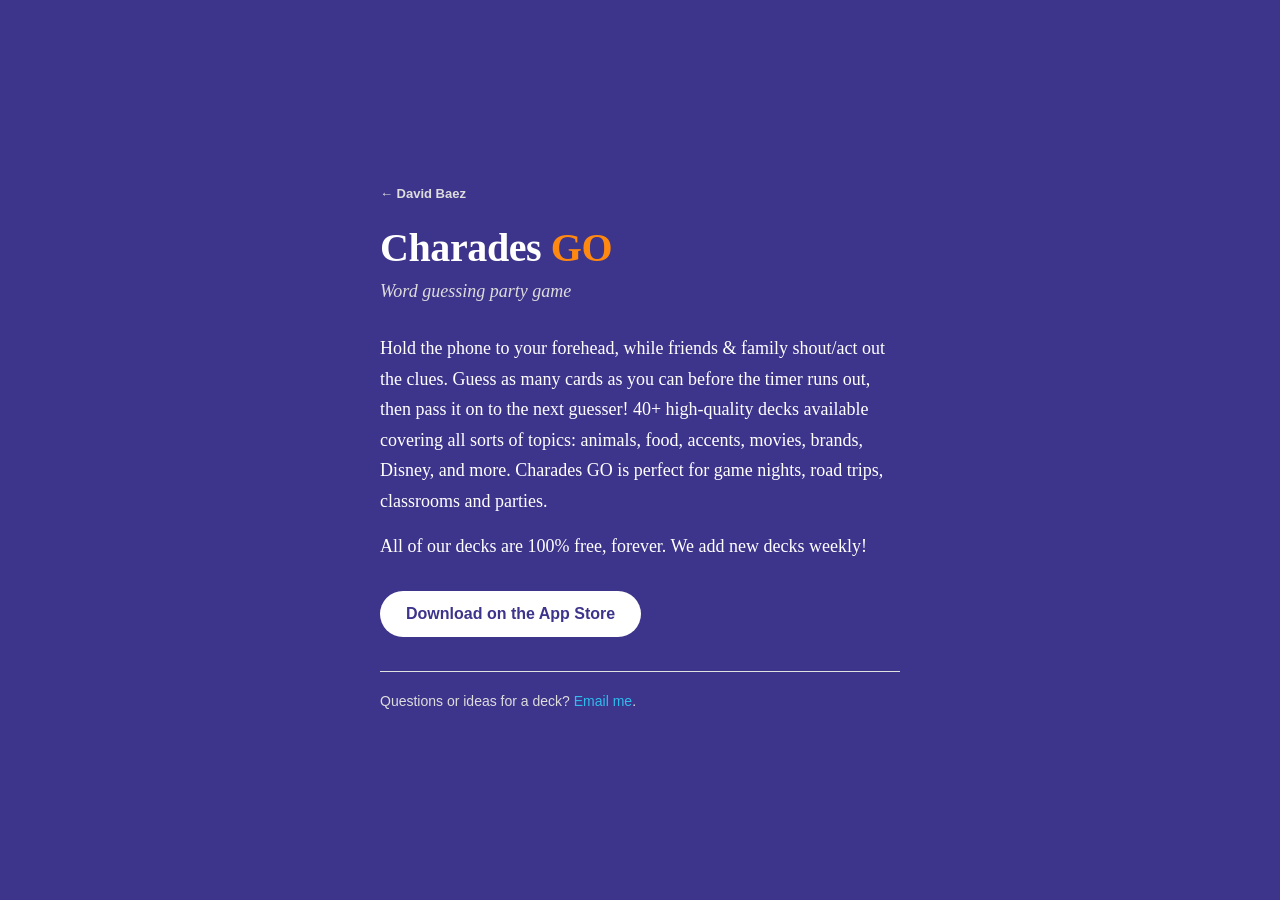
==== charadesgo/index.html @ e357a7cf "Fixes Path" ====
<!DOCTYPE html>
<html lang="en">
<head>
<meta charset="UTF-8">
<meta name="viewport" content="width=device-width, initial-scale=1.0">
<title>Charades GO! — Word Guessing Party Game</title>
<meta name="description" content="Charades GO is a word-guessing party game for iPhone. All decks are 100% free, forever.">
<style>
  :root {
    --paper: #3d348b;
    --ink: #FFFFFF;
    --ink-soft: #DDDDDD;
    --accent: #30BCED;
    --go: #FF8811;
    --line: #DFE3DF;
    --card: #FFFFFF;
  }
  * { margin: 0; padding: 0; box-sizing: border-box; }
  body {
    background: var(--paper);
    color: var(--ink);
    font: 18px/1.7 Georgia, 'Times New Roman', serif;
    min-height: 100svh;
    display: grid;
    place-items: center;
    padding: 48px 24px;
  }
  main { max-width: 520px; width: 100%; }
  .crumb {
    font: 600 13px/1 -apple-system, BlinkMacSystemFont, 'Segoe UI', sans-serif;
  }
  .crumb a {
    color: var(--ink-soft);
    text-decoration: none;
  }
  .crumb a:hover { color: var(--accent); }
  h1 {
    margin-top: 26px;
    font-size: 40px;
    font-weight: 700;
    letter-spacing: -0.01em;
    line-height: 1.1;
  }
  h1 .go { color: var(--go); }
  .tagline {
    color: var(--ink-soft);
    font-style: italic;
    margin-top: 6px;
  }
  .body {
    margin-top: 26px;
  }
  .body p + p { margin-top: 14px; }
  .cta {
    display: inline-block;
    margin-top: 30px;
    background: var(--ink);
    color: var(--paper);
    text-decoration: none;
    font: 600 16px/1 -apple-system, BlinkMacSystemFont, 'Segoe UI', sans-serif;
    padding: 15px 26px;
    border-radius: 999px;
  }
  .cta:hover { background: var(--accent); }
  .cta:focus-visible {
    outline: 2px solid var(--accent);
    outline-offset: 3px;
  }
  .fine {
    margin-top: 34px;
    padding-top: 18px;
    border-top: 1px solid var(--line);
    font: 14px/1.6 -apple-system, BlinkMacSystemFont, 'Segoe UI', sans-serif;
    color: var(--ink-soft);
  }
  .fine a { color: var(--accent); text-decoration: none; }
  .fine a:hover { text-decoration: underline; }
</style>
</head>
<body>
<main>
  <p class="crumb"><a href="/">&larr; David Baez</a></p>

  <h1>Charades <span class="go">GO</span></h1>
  <p class="tagline">Word guessing party game</p>

  <div class="body">
    <p>Hold the phone to your forehead, while friends &amp; family shout/act out the clues. Guess as many cards as you can before the timer runs out, then pass it on to the next guesser! 40+ high-quality decks available covering all sorts of topics: animals, food, accents, movies, brands, Disney, and more. Charades GO is perfect for game nights, road trips, classrooms and parties.</p>
    <p>All of our decks are 100% free, forever. We add new decks weekly!</p>
  </div>

  <a class="cta" href="https://apps.apple.com/app/id6468895651">Download on the App&nbsp;Store</a>

  <p class="fine">
    Questions or ideas for a deck? <a href="mailto:redcouchmail@gmail.com">Email me</a>.
  </p>
</main>
</body>
</html>
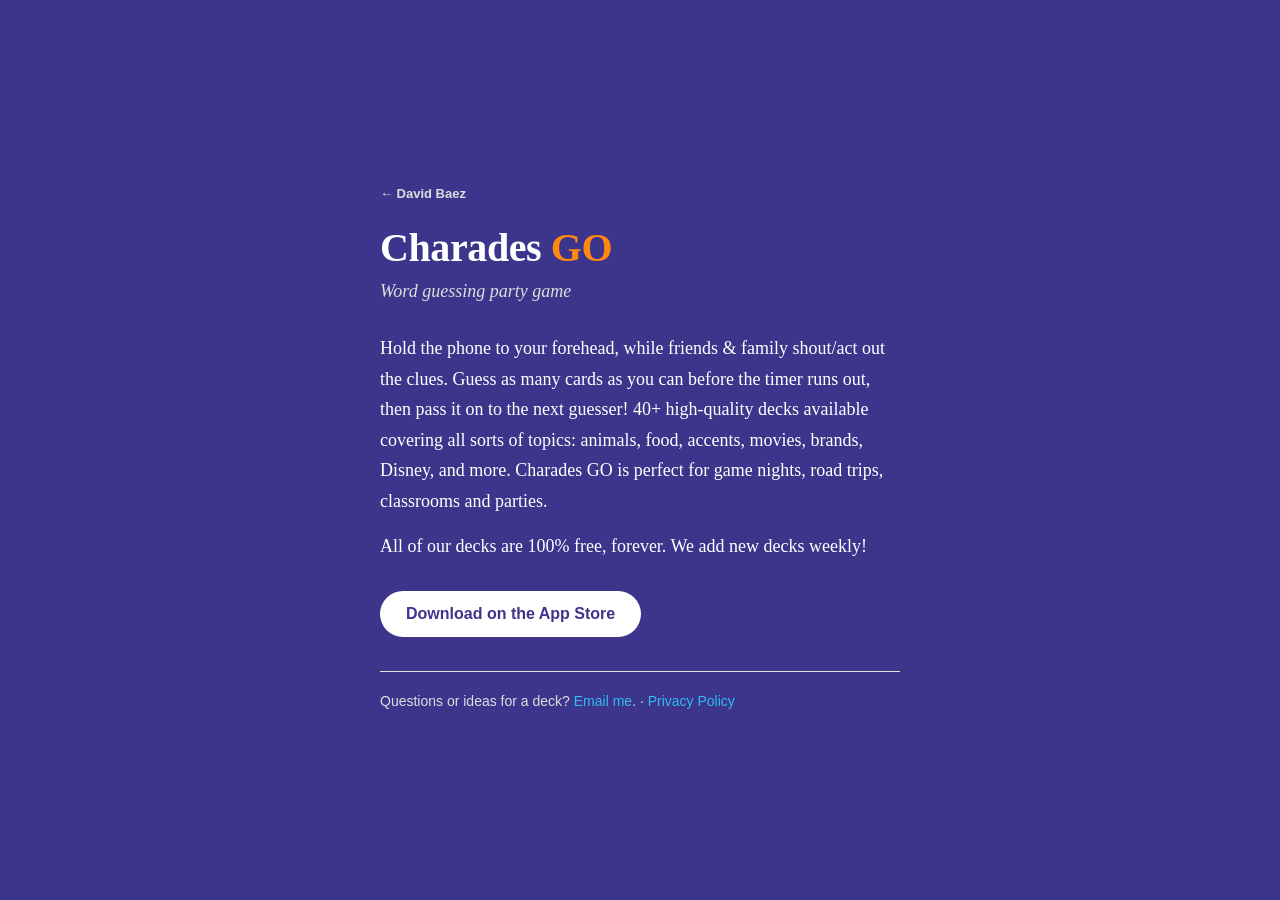
==== commit b5e5bf87: "adds privacy policy" ====
--- a/charadesgo/index.html
+++ b/charadesgo/index.html
@@ -93,6 +93,7 @@
 
   <p class="fine">
     Questions or ideas for a deck? <a href="mailto:redcouchmail@gmail.com">Email me</a>.
+    &middot; <a href="/charadesgo/privacy/">Privacy Policy</a>
   </p>
 </main>
 </body>
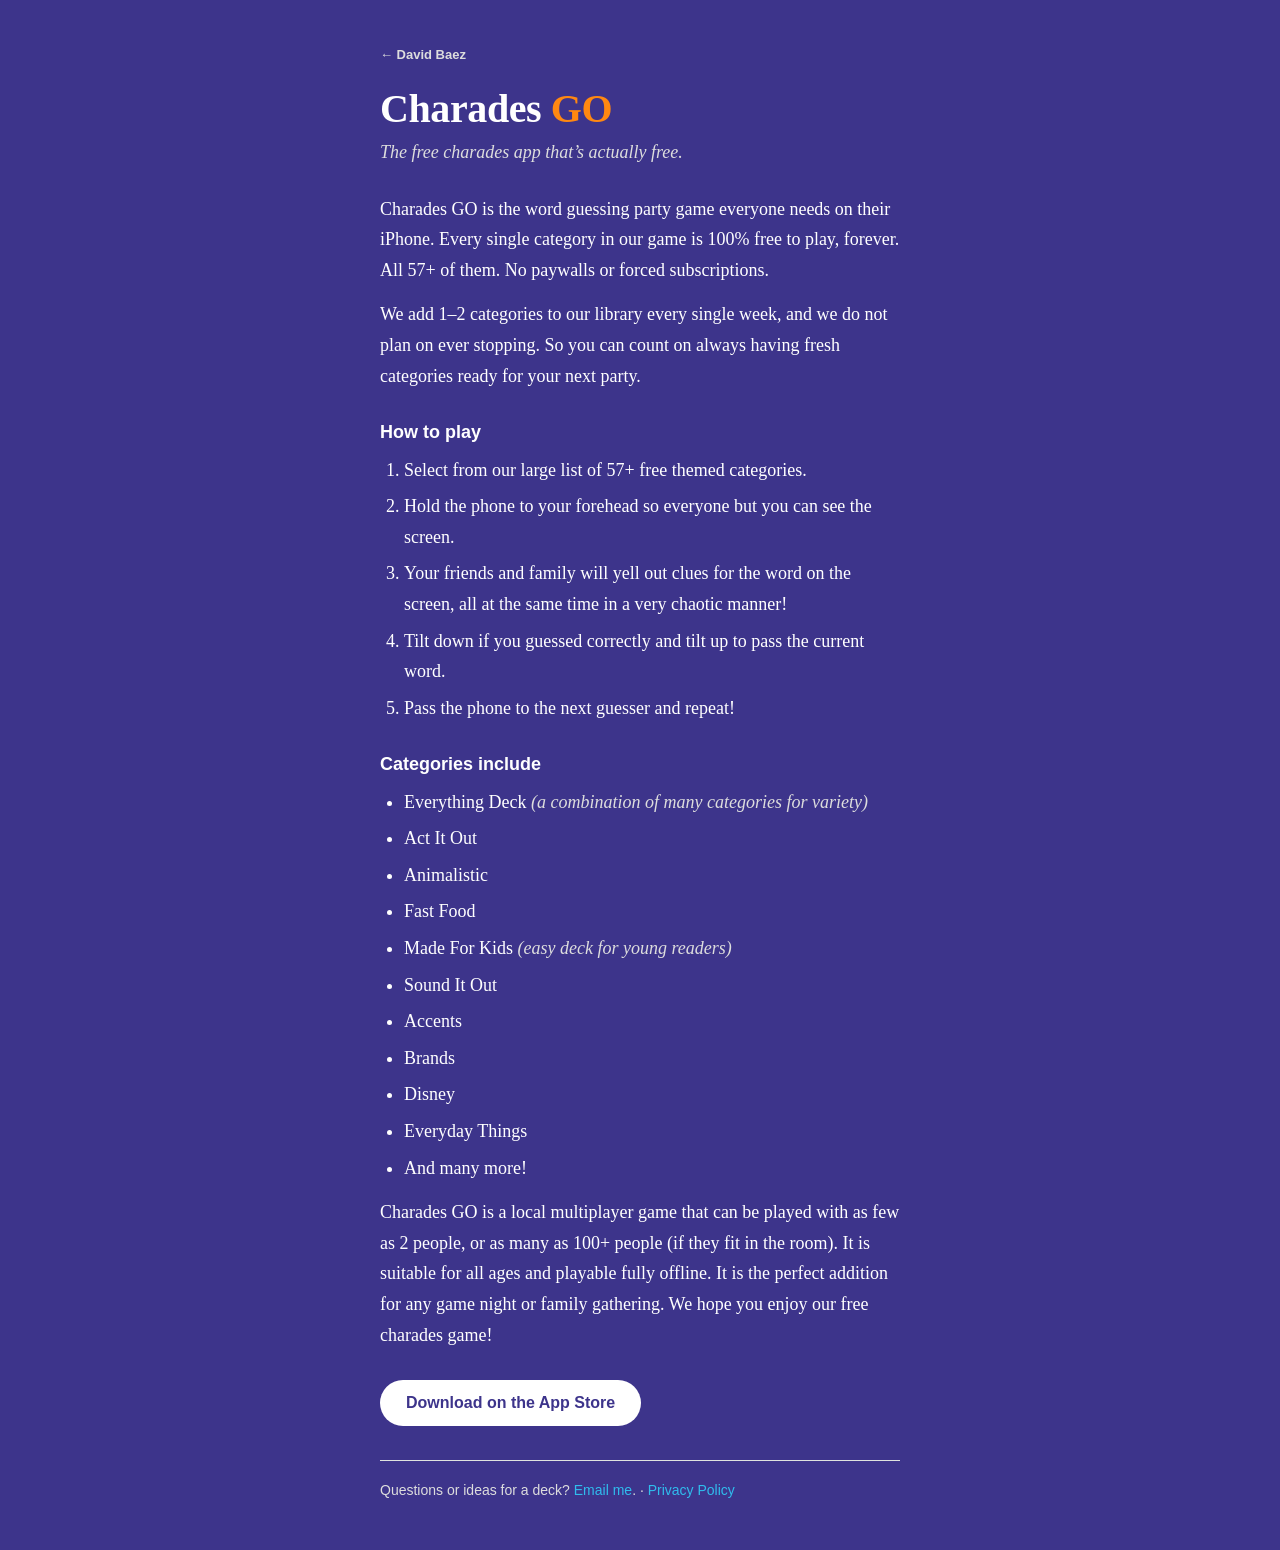
==== commit 628c25f6: "text update" ====
--- a/charadesgo/index.html
+++ b/charadesgo/index.html
@@ -51,6 +51,17 @@
     margin-top: 26px;
   }
   .body p + p { margin-top: 14px; }
+  .body h2 {
+    margin-top: 30px;
+    font: 700 18px/1.3 -apple-system, BlinkMacSystemFont, 'Segoe UI', sans-serif;
+  }
+  .body ol, .body ul {
+    margin-top: 10px;
+    padding-left: 24px;
+  }
+  .body li + li { margin-top: 6px; }
+  .body h2 + p, .body ul + p, .body ol + p { margin-top: 14px; }
+  .body .note { color: var(--ink-soft); font-style: italic; }
   .cta {
     display: inline-block;
     margin-top: 30px;
@@ -82,11 +93,37 @@
   <p class="crumb"><a href="/">&larr; David Baez</a></p>
 
   <h1>Charades <span class="go">GO</span></h1>
-  <p class="tagline">Word guessing party game</p>
+  <p class="tagline">The free charades app that&rsquo;s actually free.</p>
 
   <div class="body">
-    <p>Hold the phone to your forehead, while friends &amp; family shout/act out the clues. Guess as many cards as you can before the timer runs out, then pass it on to the next guesser! 40+ high-quality decks available covering all sorts of topics: animals, food, accents, movies, brands, Disney, and more. Charades GO is perfect for game nights, road trips, classrooms and parties.</p>
-    <p>All of our decks are 100% free, forever. We add new decks weekly!</p>
+    <p>Charades GO is the word guessing party game everyone needs on their iPhone. Every single category in our game is 100% free to play, forever. All 57+ of them. No paywalls or forced subscriptions.</p>
+    <p>We add 1&ndash;2 categories to our library every single week, and we do not plan on ever stopping. So you can count on always having fresh categories ready for your next party.</p>
+
+    <h2>How to play</h2>
+    <ol>
+      <li>Select from our large list of 57+ free themed categories.</li>
+      <li>Hold the phone to your forehead so everyone but you can see the screen.</li>
+      <li>Your friends and family will yell out clues for the word on the screen, all at the same time in a very chaotic manner!</li>
+      <li>Tilt down if you guessed correctly and tilt up to pass the current word.</li>
+      <li>Pass the phone to the next guesser and repeat!</li>
+    </ol>
+
+    <h2>Categories include</h2>
+    <ul>
+      <li>Everything Deck <span class="note">(a combination of many categories for variety)</span></li>
+      <li>Act It Out</li>
+      <li>Animalistic</li>
+      <li>Fast Food</li>
+      <li>Made For Kids <span class="note">(easy deck for young readers)</span></li>
+      <li>Sound It Out</li>
+      <li>Accents</li>
+      <li>Brands</li>
+      <li>Disney</li>
+      <li>Everyday Things</li>
+      <li>And many more!</li>
+    </ul>
+
+    <p>Charades GO is a local multiplayer game that can be played with as few as 2 people, or as many as 100+ people (if they fit in the room). It is suitable for all ages and playable fully offline. It is the perfect addition for any game night or family gathering. We hope you enjoy our free charades game!</p>
   </div>
 
   <a class="cta" href="https://apps.apple.com/app/id6468895651">Download on the App&nbsp;Store</a>
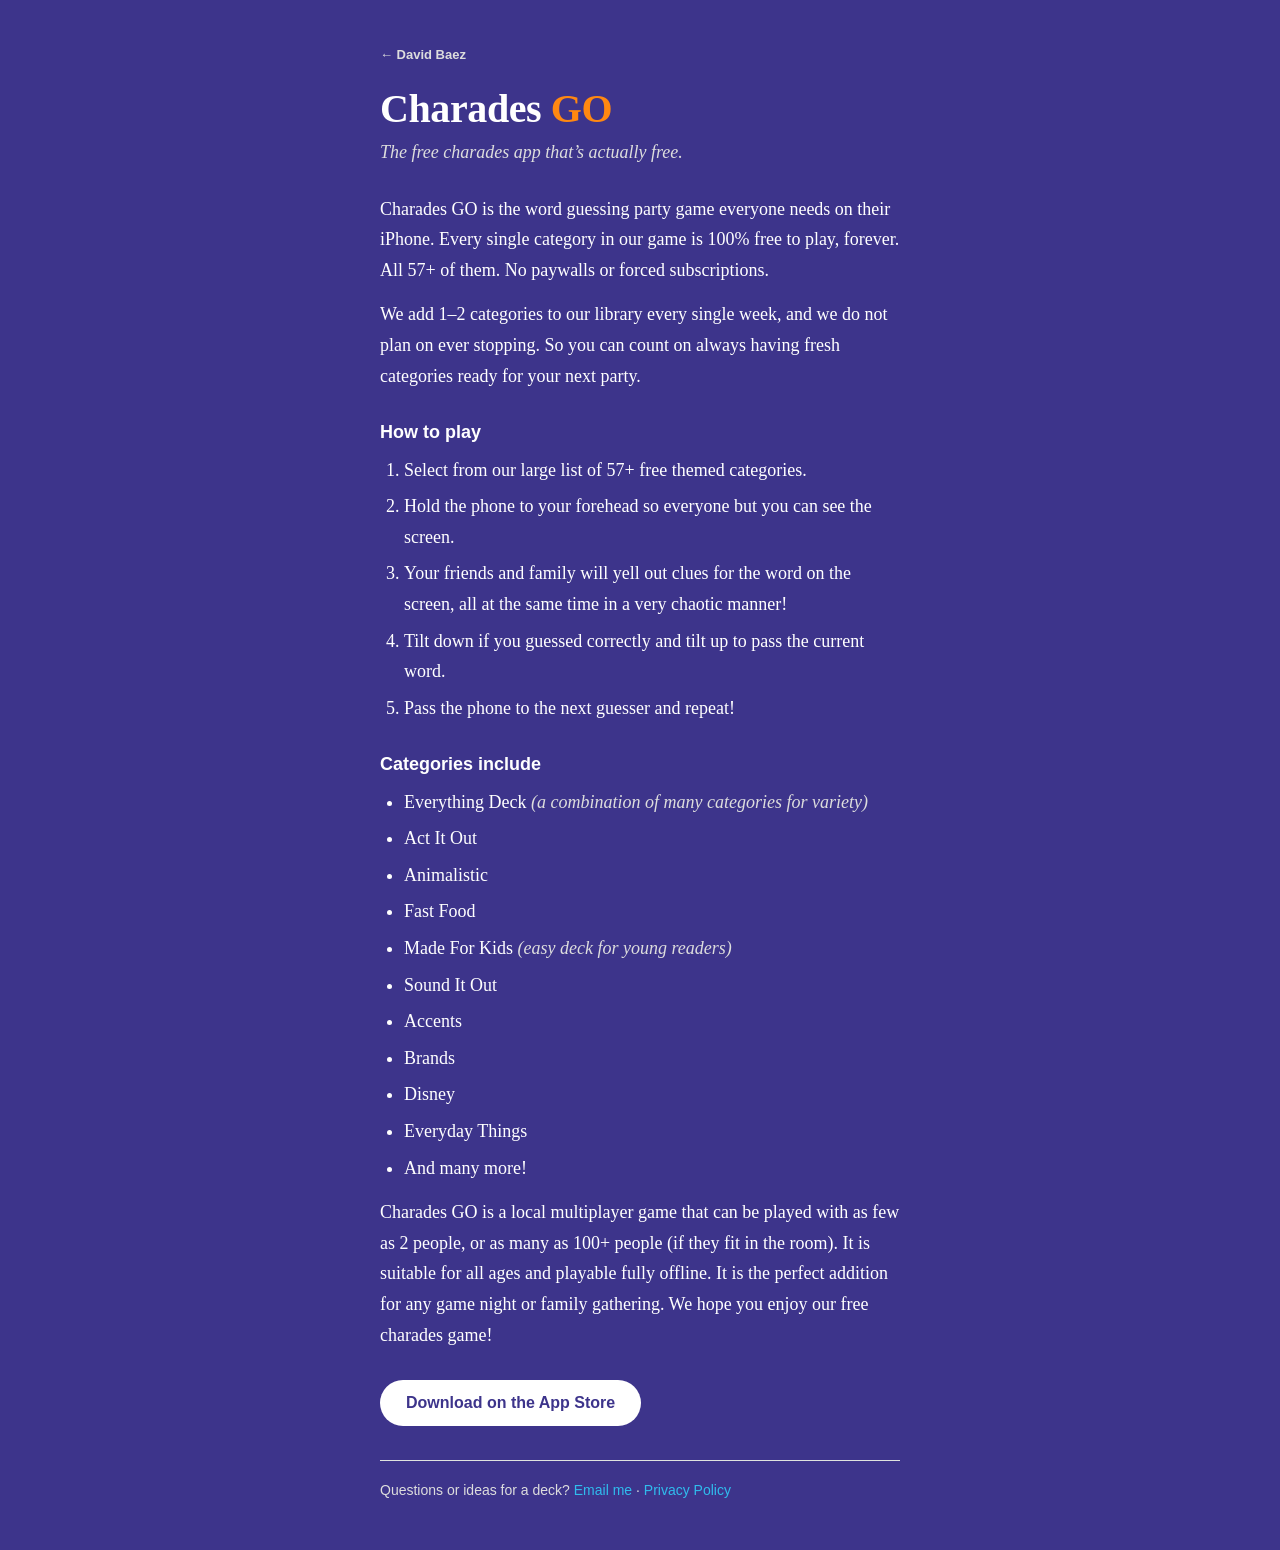
==== commit adb7aa5f: "style update" ====
--- a/charadesgo/index.html
+++ b/charadesgo/index.html
@@ -129,7 +129,7 @@
   <a class="cta" href="https://apps.apple.com/app/id6468895651">Download on the App&nbsp;Store</a>
 
   <p class="fine">
-    Questions or ideas for a deck? <a href="mailto:redcouchmail@gmail.com">Email me</a>.
+    Questions or ideas for a deck? <a href="mailto:redcouchmail@gmail.com">Email me</a>
     &middot; <a href="/charadesgo/privacy/">Privacy Policy</a>
   </p>
 </main>
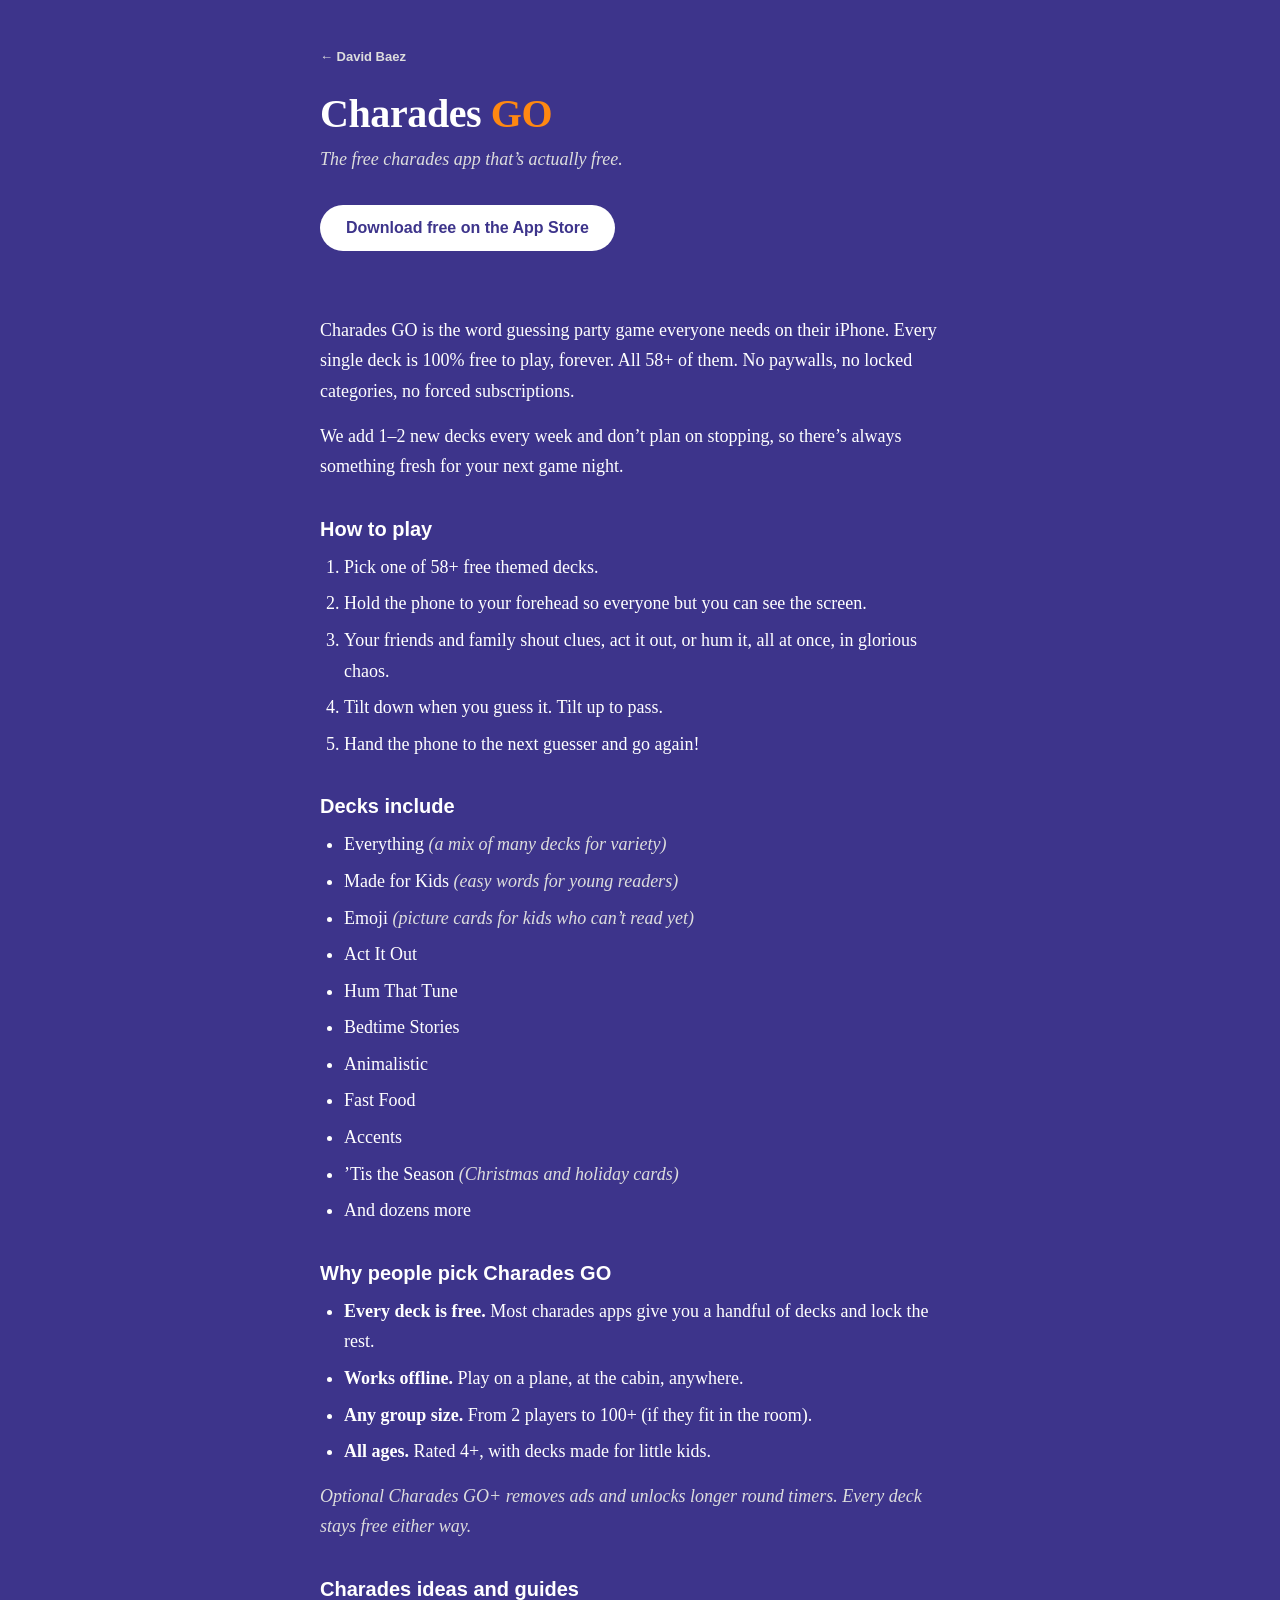
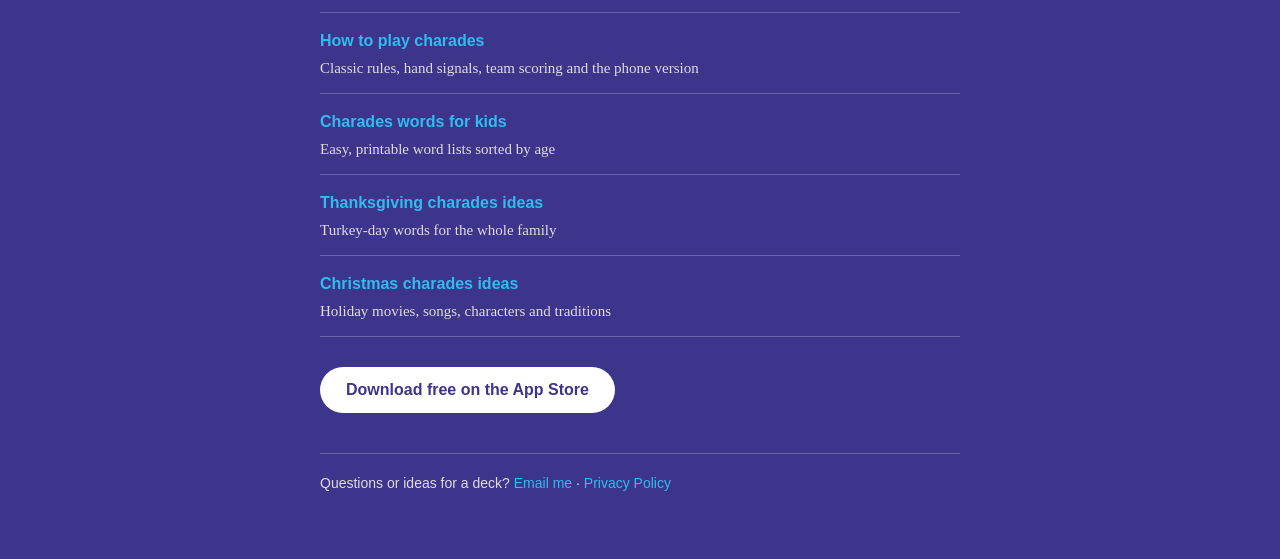
==== commit d33b4e24: "SEO updates" ====
--- a/charadesgo/index.html
+++ b/charadesgo/index.html
@@ -3,90 +3,66 @@
 <head>
 <meta charset="UTF-8">
 <meta name="viewport" content="width=device-width, initial-scale=1.0">
-<title>Charades GO! — Word Guessing Party Game</title>
-<meta name="description" content="Charades GO is a word-guessing party game for iPhone. All decks are 100% free, forever.">
-<style>
-  :root {
-    --paper: #3d348b;
-    --ink: #FFFFFF;
-    --ink-soft: #DDDDDD;
-    --accent: #30BCED;
-    --go: #FF8811;
-    --line: #DFE3DF;
-    --card: #FFFFFF;
+<title>Charades GO — Free Charades App for iPhone (58+ Decks)</title>
+<meta name="description" content="Charades GO is a free charades app for iPhone with 58+ themed decks, all free with no paywalls. Hold the phone to your forehead, tilt to score. Great for kids, families and parties.">
+<link rel="canonical" href="https://davidbaez.github.io/charadesgo/">
+
+<!-- Safari Smart App Banner -->
+<meta name="apple-itunes-app" content="app-id=6468895651">
+
+<!-- Icons -->
+<link rel="icon" href="/favicon.ico" sizes="48x48">
+<link rel="icon" href="/favicon-96.png" type="image/png" sizes="96x96">
+<meta name="theme-color" content="#3d348b">
+
+<!-- Social previews -->
+<meta property="og:type" content="website">
+<meta property="og:site_name" content="Charades GO">
+<meta property="og:title" content="Charades GO — Free Charades App for iPhone">
+<meta property="og:description" content="58+ themed decks, all free. No paywalls. The charades app that's actually free.">
+<meta property="og:url" content="https://davidbaez.github.io/charadesgo/">
+<meta property="og:image" content="https://davidbaez.github.io/charadesgo/img/og.png">
+<meta property="og:image:width" content="1200">
+<meta property="og:image:height" content="630">
+<meta property="og:image:alt" content="Charades GO — 58+ free charades decks for iPhone">
+<meta name="twitter:card" content="summary_large_image">
+<meta name="twitter:title" content="Charades GO — Free Charades App for iPhone">
+<meta name="twitter:description" content="58+ themed decks, all free. No paywalls. The charades app that's actually free.">
+<meta name="twitter:image" content="https://davidbaez.github.io/charadesgo/img/og.png">
+
+<script type="application/ld+json">
+{
+  "@context": "https://schema.org",
+  "@type": "MobileApplication",
+  "name": "Charades GO",
+  "operatingSystem": "iOS",
+  "applicationCategory": "GameApplication",
+  "description": "A free charades party game for iPhone with 58+ themed decks. Hold the phone to your forehead, tilt down when you guess right and tilt up to pass.",
+  "url": "https://davidbaez.github.io/charadesgo/",
+  "downloadUrl": "https://apps.apple.com/app/id6468895651",
+  "installUrl": "https://apps.apple.com/app/id6468895651",
+  "image": "https://davidbaez.github.io/charadesgo/img/og.png",
+  "screenshot": [
+    "https://davidbaez.github.io/charadesgo/img/screen-1.png",
+    "https://davidbaez.github.io/charadesgo/img/screen-2.png",
+    "https://davidbaez.github.io/charadesgo/img/screen-3.png"
+  ],
+  "contentRating": "4+",
+  "inLanguage": "en",
+  "offers": {
+    "@type": "Offer",
+    "price": "0",
+    "priceCurrency": "USD"
+  },
+  "author": {
+    "@type": "Person",
+    "name": "David Baez",
+    "url": "https://davidbaez.github.io/"
   }
-  * { margin: 0; padding: 0; box-sizing: border-box; }
-  body {
-    background: var(--paper);
-    color: var(--ink);
-    font: 18px/1.7 Georgia, 'Times New Roman', serif;
-    min-height: 100svh;
-    display: grid;
-    place-items: center;
-    padding: 48px 24px;
-  }
-  main { max-width: 520px; width: 100%; }
-  .crumb {
-    font: 600 13px/1 -apple-system, BlinkMacSystemFont, 'Segoe UI', sans-serif;
-  }
-  .crumb a {
-    color: var(--ink-soft);
-    text-decoration: none;
-  }
-  .crumb a:hover { color: var(--accent); }
-  h1 {
-    margin-top: 26px;
-    font-size: 40px;
-    font-weight: 700;
-    letter-spacing: -0.01em;
-    line-height: 1.1;
-  }
-  h1 .go { color: var(--go); }
-  .tagline {
-    color: var(--ink-soft);
-    font-style: italic;
-    margin-top: 6px;
-  }
-  .body {
-    margin-top: 26px;
-  }
-  .body p + p { margin-top: 14px; }
-  .body h2 {
-    margin-top: 30px;
-    font: 700 18px/1.3 -apple-system, BlinkMacSystemFont, 'Segoe UI', sans-serif;
-  }
-  .body ol, .body ul {
-    margin-top: 10px;
-    padding-left: 24px;
-  }
-  .body li + li { margin-top: 6px; }
-  .body h2 + p, .body ul + p, .body ol + p { margin-top: 14px; }
-  .body .note { color: var(--ink-soft); font-style: italic; }
-  .cta {
-    display: inline-block;
-    margin-top: 30px;
-    background: var(--ink);
-    color: var(--paper);
-    text-decoration: none;
-    font: 600 16px/1 -apple-system, BlinkMacSystemFont, 'Segoe UI', sans-serif;
-    padding: 15px 26px;
-    border-radius: 999px;
-  }
-  .cta:hover { background: var(--accent); }
-  .cta:focus-visible {
-    outline: 2px solid var(--accent);
-    outline-offset: 3px;
-  }
-  .fine {
-    margin-top: 34px;
-    padding-top: 18px;
-    border-top: 1px solid var(--line);
-    font: 14px/1.6 -apple-system, BlinkMacSystemFont, 'Segoe UI', sans-serif;
-    color: var(--ink-soft);
-  }
-  .fine a { color: var(--accent); text-decoration: none; }
-  .fine a:hover { text-decoration: underline; }
-</style>
+}
+</script>
+
+<link rel="stylesheet" href="/charadesgo/style.css">
 </head>
 <body>
 <main>
@@ -95,38 +71,61 @@
   <h1>Charades <span class="go">GO</span></h1>
   <p class="tagline">The free charades app that&rsquo;s actually free.</p>
 
+  <a class="cta" href="https://apps.apple.com/app/id6468895651">Download free on the App&nbsp;Store</a>
+
+  <div class="shots">
+    <img src="/charadesgo/img/screen-1.png" alt="Charades GO deck picker showing themed charades categories" width="139" height="300" loading="lazy" onerror="this.remove()">
+    <img src="/charadesgo/img/screen-2.png" alt="A charades card on screen during a round of Charades GO" width="139" height="300" loading="lazy" onerror="this.remove()">
+    <img src="/charadesgo/img/screen-3.png" alt="Charades GO results screen after a round" width="139" height="300" loading="lazy" onerror="this.remove()">
+  </div>
+
   <div class="body">
-    <p>Charades GO is the word guessing party game everyone needs on their iPhone. Every single category in our game is 100% free to play, forever. All 57+ of them. No paywalls or forced subscriptions.</p>
-    <p>We add 1&ndash;2 categories to our library every single week, and we do not plan on ever stopping. So you can count on always having fresh categories ready for your next party.</p>
+    <p>Charades GO is the word guessing party game everyone needs on their iPhone. Every single deck is 100% free to play, forever. All 58+ of them. No paywalls, no locked categories, no forced subscriptions.</p>
+    <p>We add 1&ndash;2 new decks every week and don&rsquo;t plan on stopping, so there&rsquo;s always something fresh for your next game night.</p>
 
     <h2>How to play</h2>
     <ol>
-      <li>Select from our large list of 57+ free themed categories.</li>
+      <li>Pick one of 58+ free themed decks.</li>
       <li>Hold the phone to your forehead so everyone but you can see the screen.</li>
-      <li>Your friends and family will yell out clues for the word on the screen, all at the same time in a very chaotic manner!</li>
-      <li>Tilt down if you guessed correctly and tilt up to pass the current word.</li>
-      <li>Pass the phone to the next guesser and repeat!</li>
+      <li>Your friends and family shout clues, act it out, or hum it, all at once, in glorious chaos.</li>
+      <li>Tilt down when you guess it. Tilt up to pass.</li>
+      <li>Hand the phone to the next guesser and go again!</li>
     </ol>
 
-    <h2>Categories include</h2>
+    <h2>Decks include</h2>
     <ul>
-      <li>Everything Deck <span class="note">(a combination of many categories for variety)</span></li>
+      <li>Everything <span class="note">(a mix of many decks for variety)</span></li>
+      <li>Made for Kids <span class="note">(easy words for young readers)</span></li>
+      <li>Emoji <span class="note">(picture cards for kids who can&rsquo;t read yet)</span></li>
       <li>Act It Out</li>
+      <li>Hum That Tune</li>
+      <li>Bedtime Stories</li>
       <li>Animalistic</li>
       <li>Fast Food</li>
-      <li>Made For Kids <span class="note">(easy deck for young readers)</span></li>
-      <li>Sound It Out</li>
       <li>Accents</li>
-      <li>Brands</li>
-      <li>Disney</li>
-      <li>Everyday Things</li>
-      <li>And many more!</li>
+      <li>&rsquo;Tis the Season <span class="note">(Christmas and holiday cards)</span></li>
+      <li>And dozens more</li>
     </ul>
 
-    <p>Charades GO is a local multiplayer game that can be played with as few as 2 people, or as many as 100+ people (if they fit in the room). It is suitable for all ages and playable fully offline. It is the perfect addition for any game night or family gathering. We hope you enjoy our free charades game!</p>
+    <h2>Why people pick Charades GO</h2>
+    <ul>
+      <li><strong>Every deck is free.</strong> Most charades apps give you a handful of decks and lock the rest.</li>
+      <li><strong>Works offline.</strong> Play on a plane, at the cabin, anywhere.</li>
+      <li><strong>Any group size.</strong> From 2 players to 100+ (if they fit in the room).</li>
+      <li><strong>All ages.</strong> Rated 4+, with decks made for little kids.</li>
+    </ul>
+    <p class="note">Optional Charades GO+ removes ads and unlocks longer round timers. Every deck stays free either way.</p>
+
+    <h2>Charades ideas and guides</h2>
+    <ul class="guides">
+      <li><a href="/charadesgo/how-to-play/">How to play charades</a><span>Classic rules, hand signals, team scoring and the phone version</span></li>
+      <li><a href="/charadesgo/charades-words-for-kids/">Charades words for kids</a><span>Easy, printable word lists sorted by age</span></li>
+      <li><a href="/charadesgo/thanksgiving-charades/">Thanksgiving charades ideas</a><span>Turkey-day words for the whole family</span></li>
+      <li><a href="/charadesgo/christmas-charades/">Christmas charades ideas</a><span>Holiday movies, songs, characters and traditions</span></li>
+    </ul>
   </div>
 
-  <a class="cta" href="https://apps.apple.com/app/id6468895651">Download on the App&nbsp;Store</a>
+  <a class="cta" href="https://apps.apple.com/app/id6468895651">Download free on the App&nbsp;Store</a>
 
   <p class="fine">
     Questions or ideas for a deck? <a href="mailto:redcouchmail@gmail.com">Email me</a>
--- a/charadesgo/style.css
+++ b/charadesgo/style.css
@@ -0,0 +1,115 @@
+:root {
+  --paper: #3d348b;
+  --panel: #4a40a0;
+  --ink: #FFFFFF;
+  --ink-soft: #DDDDDD;
+  --accent: #30BCED;
+  --go: #FF8811;
+  --line: rgba(255, 255, 255, 0.22);
+  --sans: -apple-system, BlinkMacSystemFont, 'Segoe UI', sans-serif;
+}
+* { margin: 0; padding: 0; box-sizing: border-box; }
+body {
+  background: var(--paper);
+  color: var(--ink);
+  font: 18px/1.7 Georgia, 'Times New Roman', serif;
+  padding: 48px 24px 64px;
+}
+main { max-width: 640px; margin: 0 auto; }
+a { color: var(--accent); }
+.crumb { font: 600 13px/1.4 var(--sans); }
+.crumb a { color: var(--ink-soft); text-decoration: none; }
+.crumb a:hover { color: var(--accent); }
+h1 {
+  margin-top: 26px;
+  font-size: 40px;
+  font-weight: 700;
+  letter-spacing: -0.01em;
+  line-height: 1.1;
+}
+h1 .go { color: var(--go); }
+.tagline { color: var(--ink-soft); font-style: italic; margin-top: 8px; }
+.body { margin-top: 26px; }
+.body p + p { margin-top: 14px; }
+.body h2 {
+  margin-top: 34px;
+  font: 700 20px/1.3 var(--sans);
+}
+.body h3 {
+  margin-top: 22px;
+  font: 700 16px/1.3 var(--sans);
+  color: var(--go);
+  text-transform: uppercase;
+  letter-spacing: 0.04em;
+}
+.body ol, .body ul { margin-top: 10px; padding-left: 24px; }
+.body li + li { margin-top: 6px; }
+.body h2 + p, .body h3 + p, .body ul + p, .body ol + p, .body .words + p { margin-top: 14px; }
+.body .note { color: var(--ink-soft); font-style: italic; }
+
+/* Word lists: compact multi-column, no bullets */
+.body ul.words {
+  list-style: none;
+  padding-left: 0;
+  columns: 2;
+  column-gap: 24px;
+  font-size: 17px;
+}
+.body ul.words li { margin: 0 0 4px; break-inside: avoid; }
+@media (min-width: 560px) { .body ul.words { columns: 3; } }
+
+.cta {
+  display: inline-block;
+  margin-top: 30px;
+  background: var(--ink);
+  color: var(--paper);
+  text-decoration: none;
+  font: 600 16px/1 var(--sans);
+  padding: 15px 26px;
+  border-radius: 999px;
+}
+.cta:hover { background: var(--accent); }
+.cta:focus-visible { outline: 2px solid var(--accent); outline-offset: 3px; }
+
+.promo {
+  margin-top: 34px;
+  background: var(--panel);
+  border-radius: 14px;
+  padding: 22px 24px;
+}
+.promo p { font-size: 17px; }
+.promo .cta { margin-top: 16px; }
+
+.shots {
+  display: flex;
+  gap: 14px;
+  margin-top: 30px;
+  overflow-x: auto;
+  scroll-snap-type: x mandatory;
+  padding-bottom: 8px;
+}
+.shots img {
+  flex: 0 0 auto;
+  height: 300px;
+  width: auto;
+  border-radius: 16px;
+  scroll-snap-align: start;
+  background: var(--panel);
+}
+
+.guides { list-style: none; padding-left: 0 !important; }
+.guides li { border-top: 1px solid var(--line); padding: 12px 0; margin: 0 !important; }
+.guides li:last-child { border-bottom: 1px solid var(--line); }
+.guides a { font: 600 16px/1.4 var(--sans); text-decoration: none; }
+.guides a:hover { text-decoration: underline; }
+.guides span { display: block; color: var(--ink-soft); font-size: 15px; }
+
+.fine {
+  margin-top: 40px;
+  padding-top: 18px;
+  border-top: 1px solid var(--line);
+  font: 14px/1.6 var(--sans);
+  color: var(--ink-soft);
+}
+.fine a { color: var(--accent); text-decoration: none; }
+.fine a:hover { text-decoration: underline; }
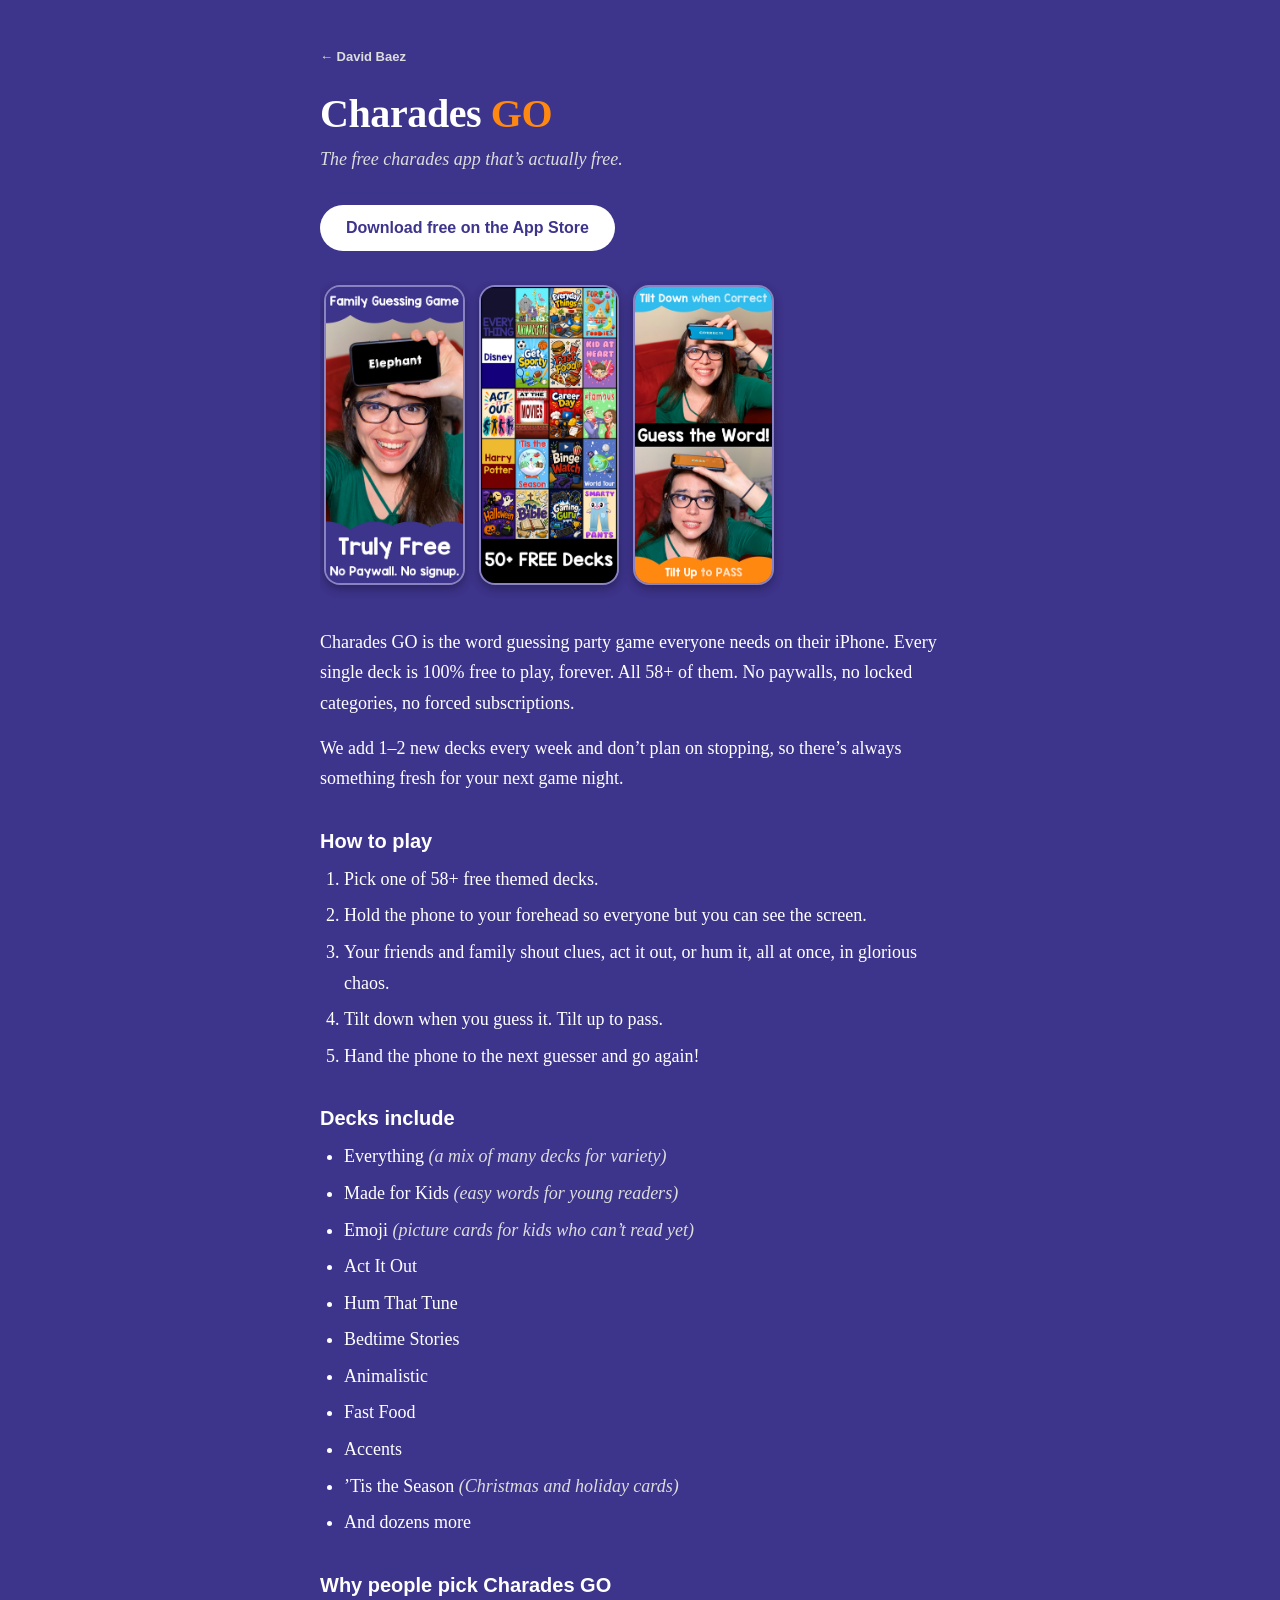
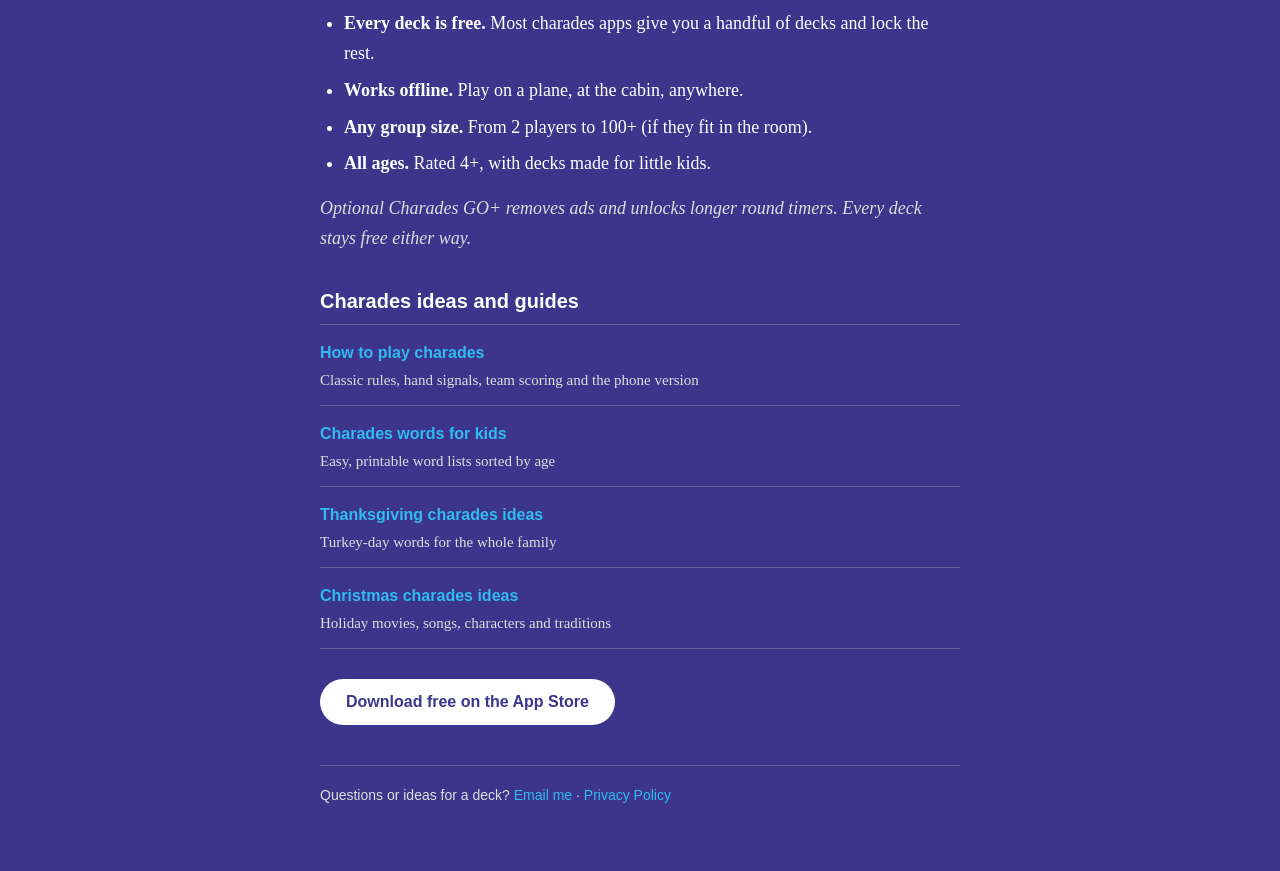
==== commit 6f25637a: "SEO update" ====
--- a/charadesgo/index.html
+++ b/charadesgo/index.html
@@ -62,7 +62,7 @@
 }
 </script>
 
-<link rel="stylesheet" href="/charadesgo/style.css">
+<link rel="stylesheet" href="/charadesgo/style.css?v=3">
 </head>
 <body>
 <main>
@@ -74,9 +74,9 @@
   <a class="cta" href="https://apps.apple.com/app/id6468895651">Download free on the App&nbsp;Store</a>
 
   <div class="shots">
-    <img src="/charadesgo/img/screen-1.png" alt="Charades GO deck picker showing themed charades categories" width="139" height="300" loading="lazy" onerror="this.remove()">
-    <img src="/charadesgo/img/screen-2.png" alt="A charades card on screen during a round of Charades GO" width="139" height="300" loading="lazy" onerror="this.remove()">
-    <img src="/charadesgo/img/screen-3.png" alt="Charades GO results screen after a round" width="139" height="300" loading="lazy" onerror="this.remove()">
+    <img src="/charadesgo/img/screen-1.png" alt="Charades GO, a free family guessing game: a player holds a phone showing Elephant to her forehead" width="139" height="300" loading="lazy" onerror="this.remove()">
+    <img src="/charadesgo/img/screen-2.png" alt="Grid of free Charades GO decks including Animalistic, Fast Food, Act It Out and Halloween" width="139" height="300" loading="lazy" onerror="this.remove()">
+    <img src="/charadesgo/img/screen-3.png" alt="How to play Charades GO: tilt down when correct, tilt up to pass" width="139" height="300" loading="lazy" onerror="this.remove()">
   </div>
 
   <div class="body">
--- a/charadesgo/style.css
+++ b/charadesgo/style.css
@@ -86,7 +86,7 @@
   margin-top: 30px;
   overflow-x: auto;
   scroll-snap-type: x mandatory;
-  padding-bottom: 8px;
+  padding: 4px 4px 16px;
 }
 .shots img {
   flex: 0 0 auto;
@@ -95,6 +95,8 @@
   border-radius: 16px;
   scroll-snap-align: start;
   background: var(--panel);
+  border: 2px solid rgba(255, 255, 255, 0.35);
+  box-shadow: 0 4px 10px rgba(0, 0, 0, 0.3);
 }
 
 .guides { list-style: none; padding-left: 0 !important; }
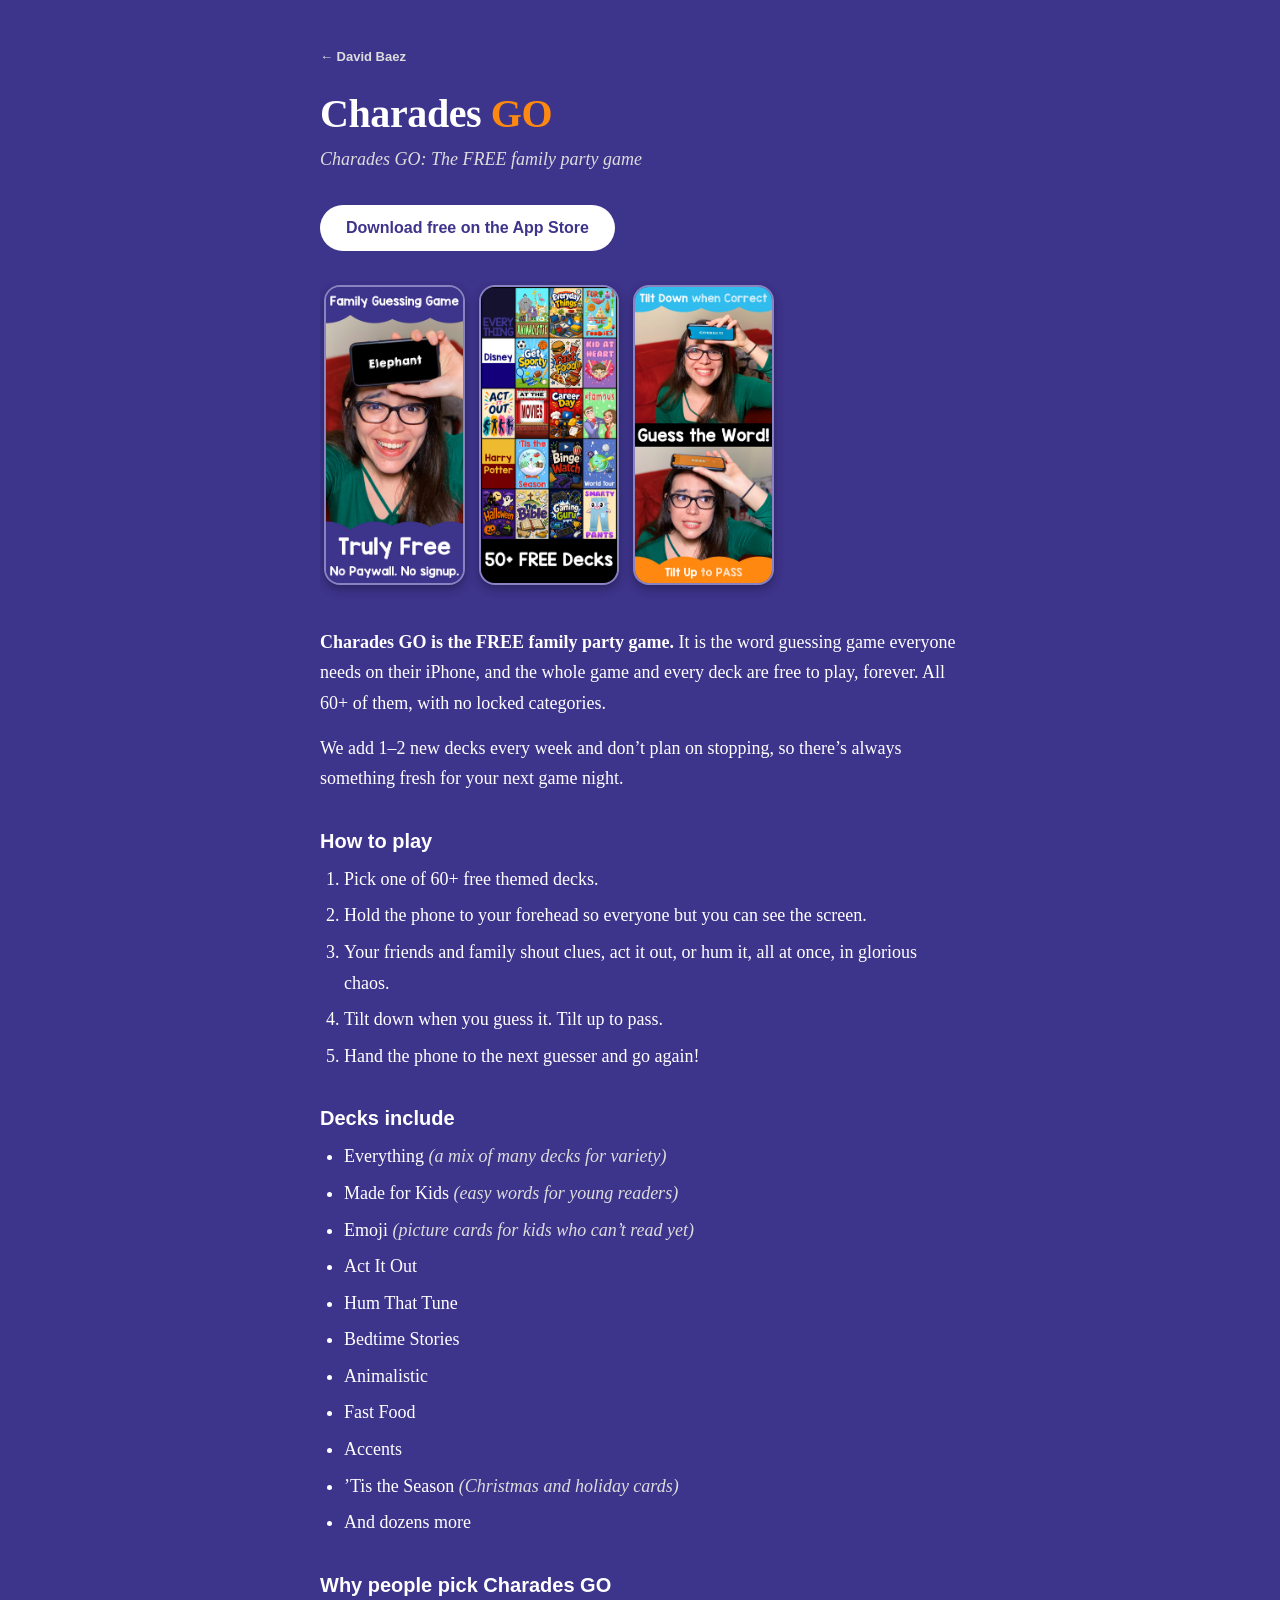
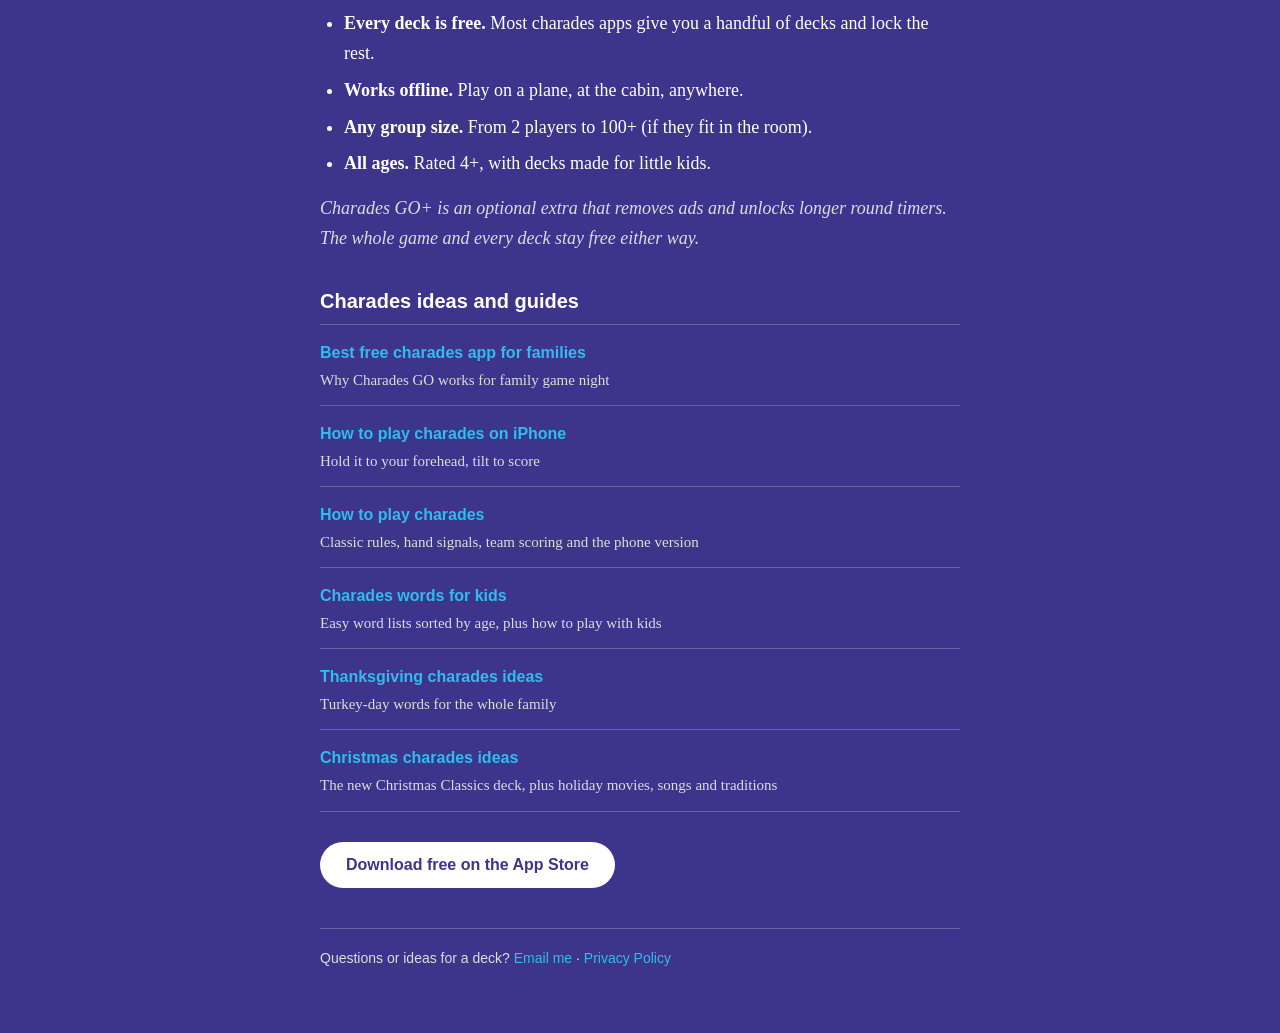
==== commit 51033378: "MORE SEO - allow llms traffic commit 9c85bc64e8efbebe1a366c0689bc79d0e7e101d5 Author: David Baez <re" ====
--- a/charadesgo/index.html
+++ b/charadesgo/index.html
@@ -3,8 +3,8 @@
 <head>
 <meta charset="UTF-8">
 <meta name="viewport" content="width=device-width, initial-scale=1.0">
-<title>Charades GO — Free Charades App for iPhone (58+ Decks)</title>
-<meta name="description" content="Charades GO is a free charades app for iPhone with 58+ themed decks, all free with no paywalls. Hold the phone to your forehead, tilt to score. Great for kids, families and parties.">
+<title>Charades GO — Free Charades App for iPhone (60+ Decks)</title>
+<meta name="description" content="Charades GO: The FREE family party game. A free charades app for iPhone with 60+ themed decks, and every deck is free to play. Hold the phone to your forehead, tilt to score. Great for kids, families and parties.">
 <link rel="canonical" href="https://davidbaez.github.io/charadesgo/">
 
 <!-- Safari Smart App Banner -->
@@ -19,15 +19,15 @@
 <meta property="og:type" content="website">
 <meta property="og:site_name" content="Charades GO">
 <meta property="og:title" content="Charades GO — Free Charades App for iPhone">
-<meta property="og:description" content="58+ themed decks, all free. No paywalls. The charades app that's actually free.">
+<meta property="og:description" content="Charades GO: The FREE family party game. 60+ themed decks, every one free to play.">
 <meta property="og:url" content="https://davidbaez.github.io/charadesgo/">
 <meta property="og:image" content="https://davidbaez.github.io/charadesgo/img/og.png">
 <meta property="og:image:width" content="1200">
 <meta property="og:image:height" content="630">
-<meta property="og:image:alt" content="Charades GO — 58+ free charades decks for iPhone">
+<meta property="og:image:alt" content="Charades GO — 60+ free charades decks for iPhone">
 <meta name="twitter:card" content="summary_large_image">
 <meta name="twitter:title" content="Charades GO — Free Charades App for iPhone">
-<meta name="twitter:description" content="58+ themed decks, all free. No paywalls. The charades app that's actually free.">
+<meta name="twitter:description" content="Charades GO: The FREE family party game. 60+ themed decks, every one free to play.">
 <meta name="twitter:image" content="https://davidbaez.github.io/charadesgo/img/og.png">
 
 <script type="application/ld+json">
@@ -37,10 +37,10 @@
   "name": "Charades GO",
   "operatingSystem": "iOS",
   "applicationCategory": "GameApplication",
-  "description": "A free charades party game for iPhone with 58+ themed decks. Hold the phone to your forehead, tilt down when you guess right and tilt up to pass.",
+  "description": "A free charades party game for iPhone with 60+ themed decks. Hold the phone to your forehead, tilt down when you guess right and tilt up to pass.",
   "url": "https://davidbaez.github.io/charadesgo/",
-  "downloadUrl": "https://apps.apple.com/app/id6468895651",
-  "installUrl": "https://apps.apple.com/app/id6468895651",
+  "downloadUrl": "https://apps.apple.com/app/apple-store/id6468895651?pt=89468802&ct=website&mt=8",
+  "installUrl": "https://apps.apple.com/app/apple-store/id6468895651?pt=89468802&ct=website&mt=8",
   "image": "https://davidbaez.github.io/charadesgo/img/og.png",
   "screenshot": [
     "https://davidbaez.github.io/charadesgo/img/screen-1.png",
@@ -54,7 +54,19 @@
     "price": "0",
     "priceCurrency": "USD"
   },
+  "aggregateRating": {
+    "@type": "AggregateRating",
+    "ratingValue": "4.7",
+    "ratingCount": "716",
+    "bestRating": "5",
+    "worstRating": "1"
+  },
   "author": {
+    "@type": "Person",
+    "name": "David Baez",
+    "url": "https://davidbaez.github.io/"
+  },
+  "publisher": {
     "@type": "Person",
     "name": "David Baez",
     "url": "https://davidbaez.github.io/"
@@ -62,16 +74,16 @@
 }
 </script>
 
-<link rel="stylesheet" href="/charadesgo/style.css?v=3">
+<link rel="stylesheet" href="/charadesgo/style.css?v=4">
 </head>
 <body>
 <main>
   <p class="crumb"><a href="/">&larr; David Baez</a></p>
 
   <h1>Charades <span class="go">GO</span></h1>
-  <p class="tagline">The free charades app that&rsquo;s actually free.</p>
+  <p class="tagline">Charades GO: The FREE family party game</p>
 
-  <a class="cta" href="https://apps.apple.com/app/id6468895651">Download free on the App&nbsp;Store</a>
+  <a class="cta" href="https://apps.apple.com/app/apple-store/id6468895651?pt=89468802&amp;ct=website&amp;mt=8">Download free on the App&nbsp;Store</a>
 
   <div class="shots">
     <img src="/charadesgo/img/screen-1.png" alt="Charades GO, a free family guessing game: a player holds a phone showing Elephant to her forehead" width="139" height="300" loading="lazy" onerror="this.remove()">
@@ -80,12 +92,12 @@
   </div>
 
   <div class="body">
-    <p>Charades GO is the word guessing party game everyone needs on their iPhone. Every single deck is 100% free to play, forever. All 58+ of them. No paywalls, no locked categories, no forced subscriptions.</p>
+    <p><strong>Charades GO is the FREE family party game.</strong> It is the word guessing game everyone needs on their iPhone, and the whole game and every deck are free to play, forever. All 60+ of them, with no locked categories.</p>
     <p>We add 1&ndash;2 new decks every week and don&rsquo;t plan on stopping, so there&rsquo;s always something fresh for your next game night.</p>
 
     <h2>How to play</h2>
     <ol>
-      <li>Pick one of 58+ free themed decks.</li>
+      <li>Pick one of 60+ free themed decks.</li>
       <li>Hold the phone to your forehead so everyone but you can see the screen.</li>
       <li>Your friends and family shout clues, act it out, or hum it, all at once, in glorious chaos.</li>
       <li>Tilt down when you guess it. Tilt up to pass.</li>
@@ -114,18 +126,20 @@
       <li><strong>Any group size.</strong> From 2 players to 100+ (if they fit in the room).</li>
       <li><strong>All ages.</strong> Rated 4+, with decks made for little kids.</li>
     </ul>
-    <p class="note">Optional Charades GO+ removes ads and unlocks longer round timers. Every deck stays free either way.</p>
+    <p class="note">Charades GO+ is an optional extra that removes ads and unlocks longer round timers. The whole game and every deck stay free either way.</p>
 
     <h2>Charades ideas and guides</h2>
     <ul class="guides">
+      <li><a href="/charadesgo/best-free-charades-app-for-families/">Best free charades app for families</a><span>Why Charades GO works for family game night</span></li>
+      <li><a href="/charadesgo/how-to-play-charades-on-iphone/">How to play charades on iPhone</a><span>Hold it to your forehead, tilt to score</span></li>
       <li><a href="/charadesgo/how-to-play/">How to play charades</a><span>Classic rules, hand signals, team scoring and the phone version</span></li>
-      <li><a href="/charadesgo/charades-words-for-kids/">Charades words for kids</a><span>Easy, printable word lists sorted by age</span></li>
+      <li><a href="/charadesgo/charades-words-for-kids/">Charades words for kids</a><span>Easy word lists sorted by age, plus how to play with kids</span></li>
       <li><a href="/charadesgo/thanksgiving-charades/">Thanksgiving charades ideas</a><span>Turkey-day words for the whole family</span></li>
-      <li><a href="/charadesgo/christmas-charades/">Christmas charades ideas</a><span>Holiday movies, songs, characters and traditions</span></li>
+      <li><a href="/charadesgo/christmas-charades/">Christmas charades ideas</a><span>The new Christmas Classics deck, plus holiday movies, songs and traditions</span></li>
     </ul>
   </div>
 
-  <a class="cta" href="https://apps.apple.com/app/id6468895651">Download free on the App&nbsp;Store</a>
+  <a class="cta" href="https://apps.apple.com/app/apple-store/id6468895651?pt=89468802&amp;ct=website&amp;mt=8">Download free on the App&nbsp;Store</a>
 
   <p class="fine">
     Questions or ideas for a deck? <a href="mailto:redcouchmail@gmail.com">Email me</a>
--- a/charadesgo/style.css
+++ b/charadesgo/style.css
@@ -115,3 +115,7 @@
 }
 .fine a { color: var(--accent); text-decoration: none; }
 .fine a:hover { text-decoration: underline; }
+
+/* FAQ sections */
+.body .faq h3 { margin-top: 18px; font-size: 17px; color: var(--ink); text-transform: none; letter-spacing: 0; }
+.body .faq h3 + p { margin-top: 6px; }
